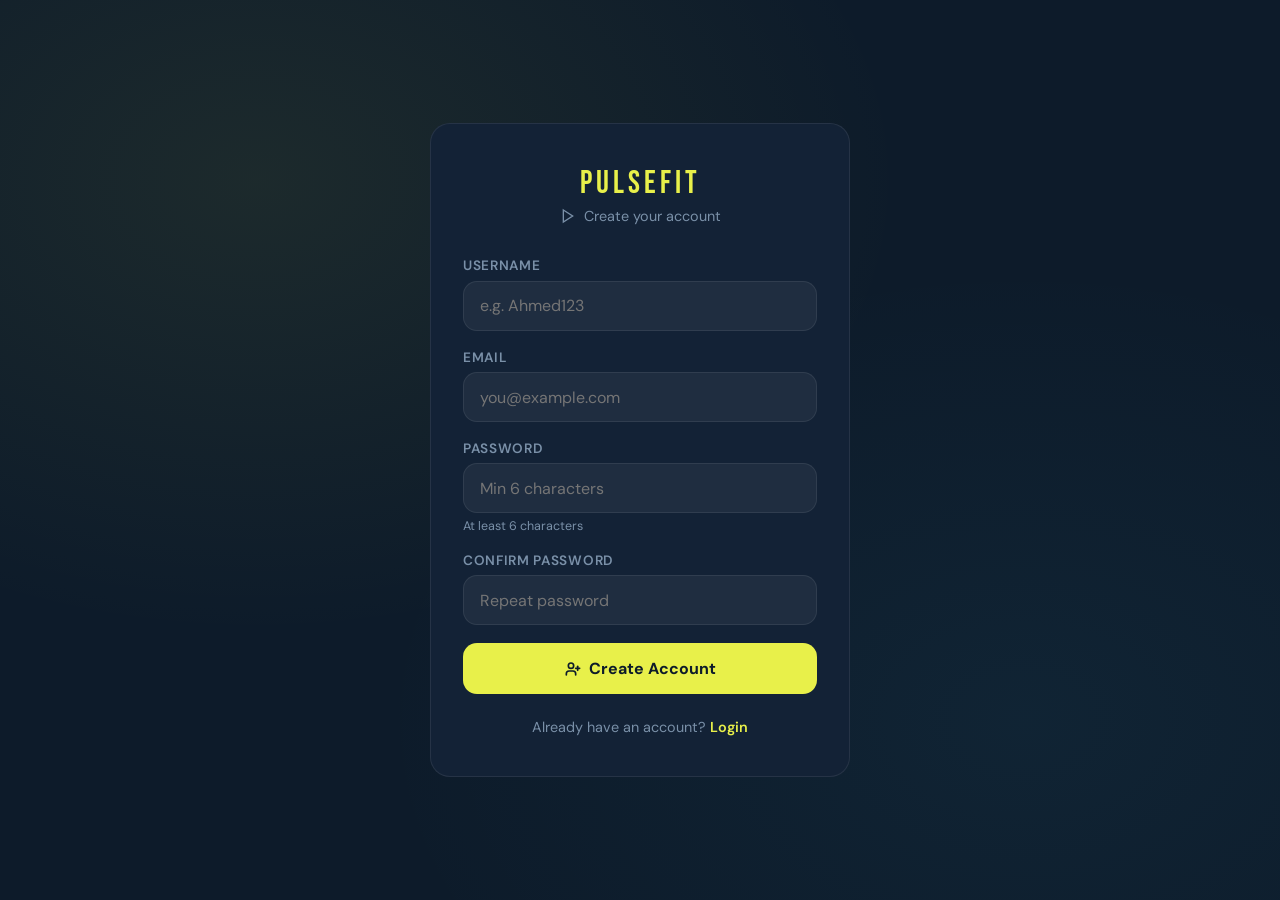
==== templates/register.html @ fc0b7409 "Fix templates casing for Linux compatibility" ====
<!DOCTYPE html>
<html lang="en">
<head>
  <meta charset="UTF-8">
  <meta name="viewport" content="width=device-width, initial-scale=1.0">
  <title>PulseFit | Register</title>
  <link rel="manifest" href="/manifest.json">
  <meta name="theme-color" content="#e8f04a">
  <link rel="preconnect" href="https://fonts.googleapis.com">
  <link rel="stylesheet" href="https://fonts.googleapis.com/css2?family=Bebas+Neue&family=DM+Sans:wght@400;500;600;700&display=swap">
  <style>
    :root{--navy:#0d1b2a;--navy2:#132236;--accent:#e8f04a;--white:#f0f4f8;--muted:#7a90a8;--red:#f87171;--border:rgba(255,255,255,0.08);--radius:14px}
    *,*::before,*::after{box-sizing:border-box;margin:0;padding:0}
    body{background:var(--navy);color:var(--white);font-family:'DM Sans',sans-serif;min-height:100vh;display:flex;align-items:center;justify-content:center;padding:1.5rem;background-image:radial-gradient(ellipse at 20% 20%,rgba(232,240,74,0.07) 0%,transparent 45%),radial-gradient(ellipse at 80% 80%,rgba(74,200,240,0.05) 0%,transparent 45%)}
    .card{width:100%;max-width:420px;background:var(--navy2);border:1px solid var(--border);border-radius:20px;padding:2.5rem 2rem}
    .logo{font-family:'Bebas Neue',sans-serif;font-size:2rem;letter-spacing:4px;color:var(--accent);text-align:center;margin-bottom:.3rem}
    .subtitle{text-align:center;color:var(--muted);font-size:.9rem;margin-bottom:2rem;display:flex;align-items:center;justify-content:center;gap:8px}
    .field{margin-bottom:1.1rem}
    label{display:block;font-size:.85rem;font-weight:600;color:var(--muted);margin-bottom:.4rem;text-transform:uppercase;letter-spacing:.05em}
    input{width:100%;padding:.85rem 1rem;background:rgba(255,255,255,0.05);border:1px solid var(--border);border-radius:var(--radius);color:var(--white);font-family:inherit;font-size:1rem;transition:border-color .2s}
    input:focus{outline:none;border-color:var(--accent)}
    .hint{font-size:.78rem;color:var(--muted);margin-top:.3rem}
    .btn{width:100%;padding:.95rem;background:var(--accent);color:var(--navy);border:none;border-radius:var(--radius);font-family:inherit;font-size:1rem;font-weight:700;cursor:pointer;margin-top:.5rem;transition:opacity .2s,transform .15s;display:flex;align-items:center;justify-content:center;gap:8px}
    .btn:hover:not(:disabled){opacity:.9;transform:translateY(-1px)}
    .btn:disabled{opacity:.5;cursor:not-allowed}
    .err-msg{background:rgba(248,113,113,0.12);border:1px solid rgba(248,113,113,0.3);color:var(--red);border-radius:10px;padding:.75rem 1rem;font-size:.9rem;margin-bottom:1rem;display:none}
    .footer-link{text-align:center;margin-top:1.5rem;font-size:.9rem;color:var(--muted)}
    .footer-link a{color:var(--accent);text-decoration:none;font-weight:600}
  </style>
</head>
<body>
  <div class="card">
    <div class="logo">PulseFit</div>
    <p class="subtitle">
      <svg width="16" height="16" viewBox="0 0 24 24" fill="none" stroke="currentColor" stroke-width="2" stroke-linecap="round"><polygon points="5 3 19 12 5 21 5 3"/></svg>
      Create your account
    </p>
    <div class="err-msg" id="errMsg"></div>
    <div class="field">
      <label>Username</label>
      <input type="text" id="username" placeholder="e.g. Ahmed123" autocomplete="username">
    </div>
    <div class="field">
      <label>Email</label>
      <input type="email" id="email" placeholder="you@example.com" autocomplete="email">
    </div>
    <div class="field">
      <label>Password</label>
      <input type="password" id="password" placeholder="Min 6 characters" autocomplete="new-password">
      <p class="hint">At least 6 characters</p>
    </div>
    <div class="field">
      <label>Confirm Password</label>
      <input type="password" id="confirm" placeholder="Repeat password" autocomplete="new-password">
    </div>
    <button class="btn" id="regBtn" onclick="doRegister()">
      <svg width="16" height="16" viewBox="0 0 24 24" fill="none" stroke="currentColor" stroke-width="2.5" stroke-linecap="round"><path d="M16 21v-2a4 4 0 0 0-4-4H6a4 4 0 0 0-4 4v2"/><circle cx="9" cy="7" r="4"/><line x1="19" y1="8" x2="19" y2="14"/><line x1="22" y1="11" x2="16" y2="11"/></svg>
      Create Account
    </button>
    <div class="footer-link">Already have an account? <a href="/login">Login</a></div>
  </div>
  <script>
    async function doRegister(){
      const btn=document.getElementById('regBtn');
      const username=document.getElementById('username').value.trim();
      const email=document.getElementById('email').value.trim();
      const password=document.getElementById('password').value;
      const confirm=document.getElementById('confirm').value;
      if(!username||!email||!password||!confirm){showErr('Please fill in all fields.');return;}
      if(password!==confirm){showErr('Passwords do not match.');return;}
      if(password.length<6){showErr('Password must be at least 6 characters.');return;}
      btn.disabled=true;btn.textContent='Creating account...';
      try{
        const res=await fetch('/register',{method:'POST',headers:{'Content-Type':'application/json'},body:JSON.stringify({username,email,password})});
        const data=await res.json();
        if(!res.ok){showErr(data.error||'Registration failed');btn.disabled=false;btn.textContent='Create Account';return;}
        window.location.href=data.redirect||'/questionnaire';
      }catch{showErr('Server error, try again.');btn.disabled=false;btn.textContent='Create Account';}
    }
    function showErr(msg){const e=document.getElementById('errMsg');e.textContent=msg;e.style.display='block';}
    document.addEventListener('keydown',e=>{if(e.key==='Enter')doRegister();});
  </script>
</body>
</html>
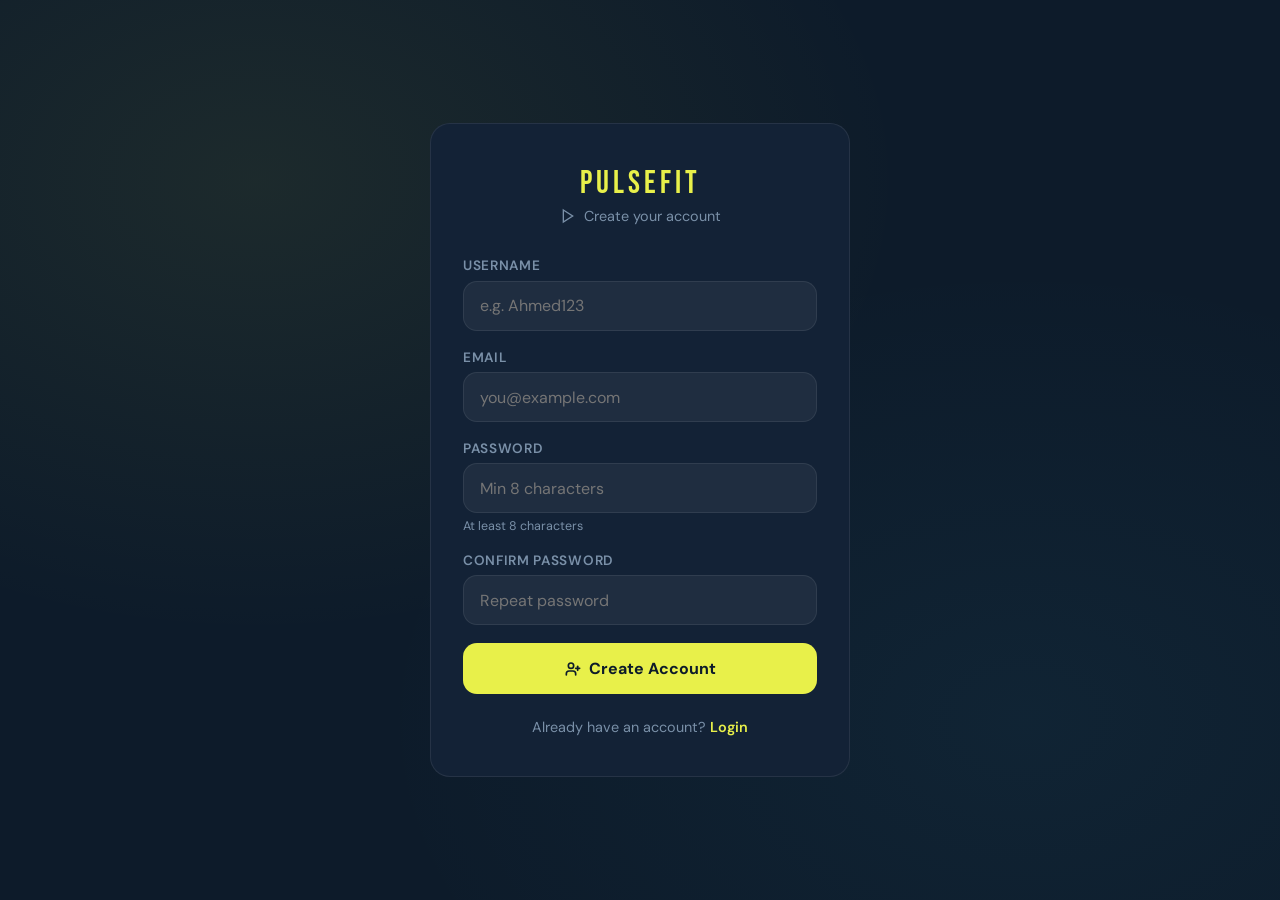
==== commit 89324622: "Fix: Groq env, YOLO path, password min 8" ====
--- a/templates/register.html
+++ b/templates/register.html
@@ -46,8 +46,8 @@
     </div>
     <div class="field">
       <label>Password</label>
-      <input type="password" id="password" placeholder="Min 6 characters" autocomplete="new-password">
-      <p class="hint">At least 6 characters</p>
+      <input type="password" id="password" placeholder="Min 8 characters" autocomplete="new-password">
+      <p class="hint">At least 8 characters</p>
     </div>
     <div class="field">
       <label>Confirm Password</label>
@@ -68,7 +68,7 @@
       const confirm=document.getElementById('confirm').value;
       if(!username||!email||!password||!confirm){showErr('Please fill in all fields.');return;}
       if(password!==confirm){showErr('Passwords do not match.');return;}
-      if(password.length<6){showErr('Password must be at least 6 characters.');return;}
+      if(password.length<8){showErr('Password must be at least 8 characters.');return;}
       btn.disabled=true;btn.textContent='Creating account...';
       try{
         const res=await fetch('/register',{method:'POST',headers:{'Content-Type':'application/json'},body:JSON.stringify({username,email,password})});
